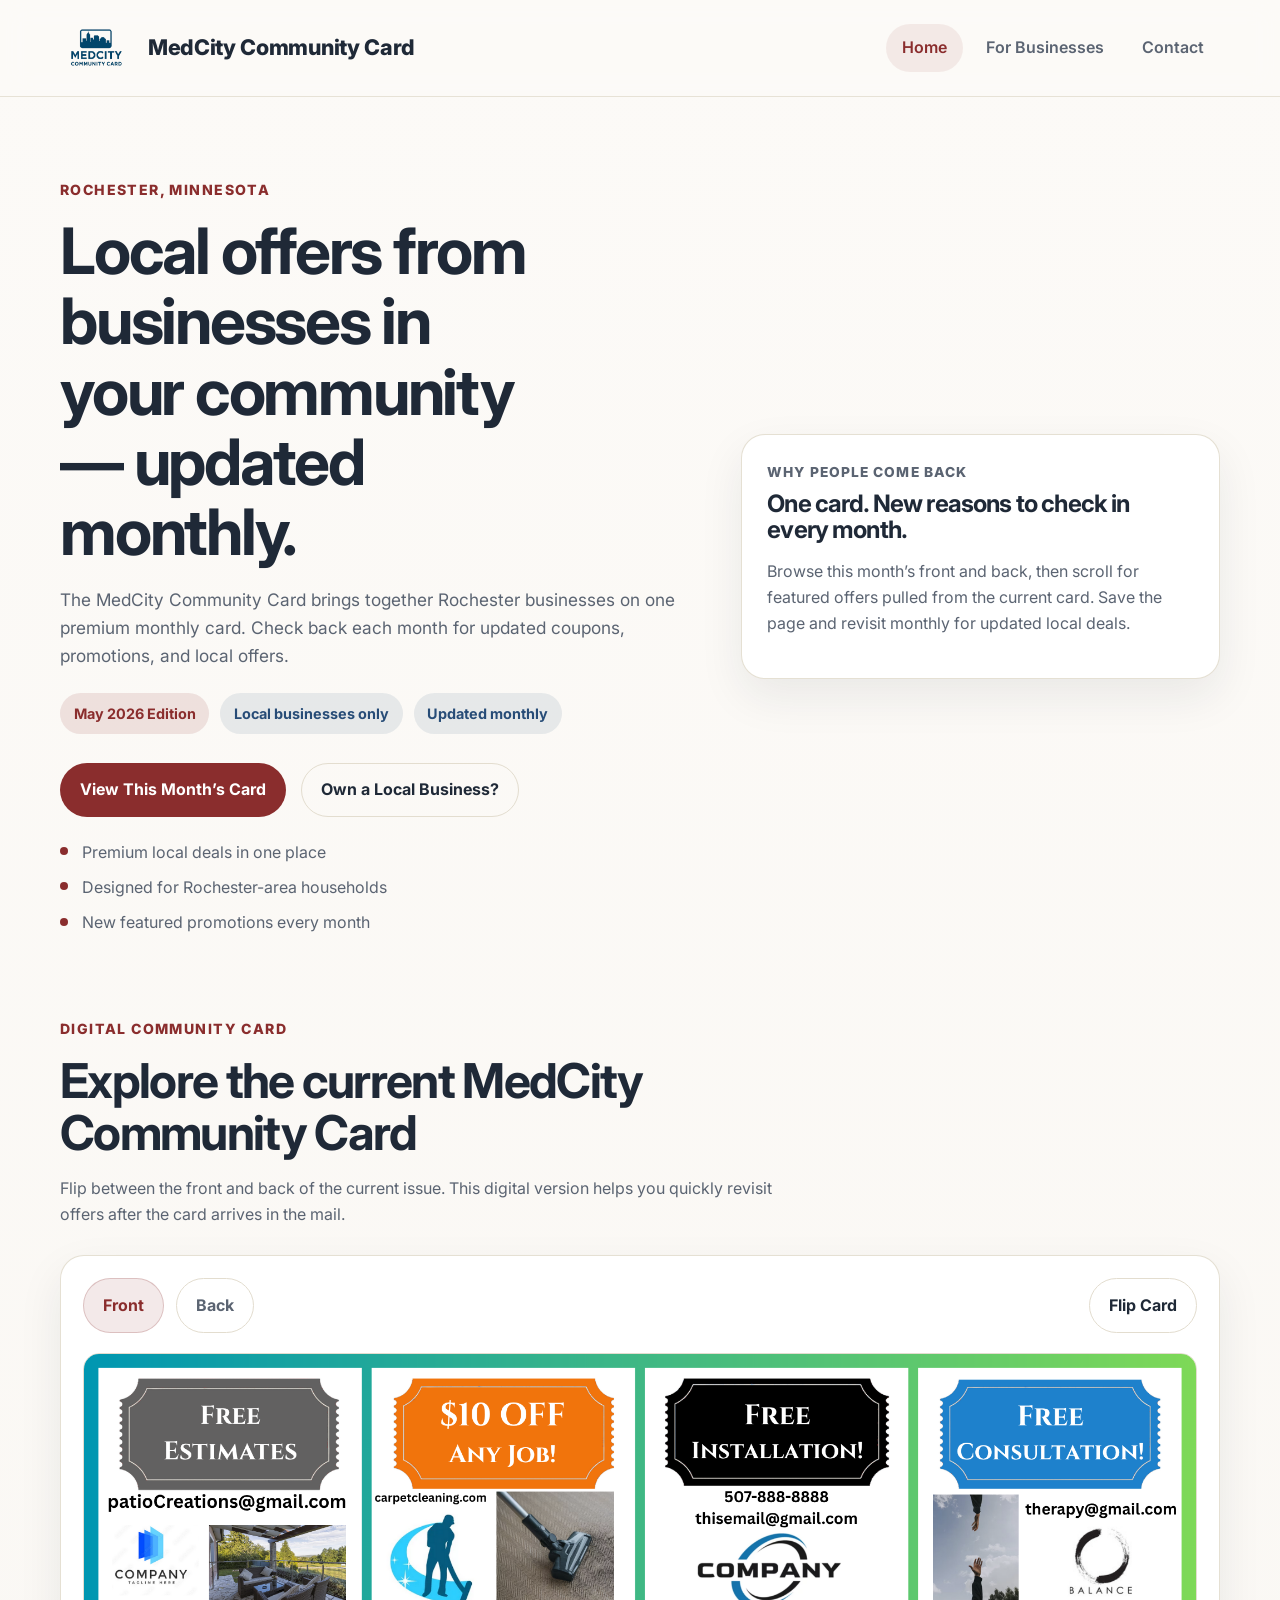
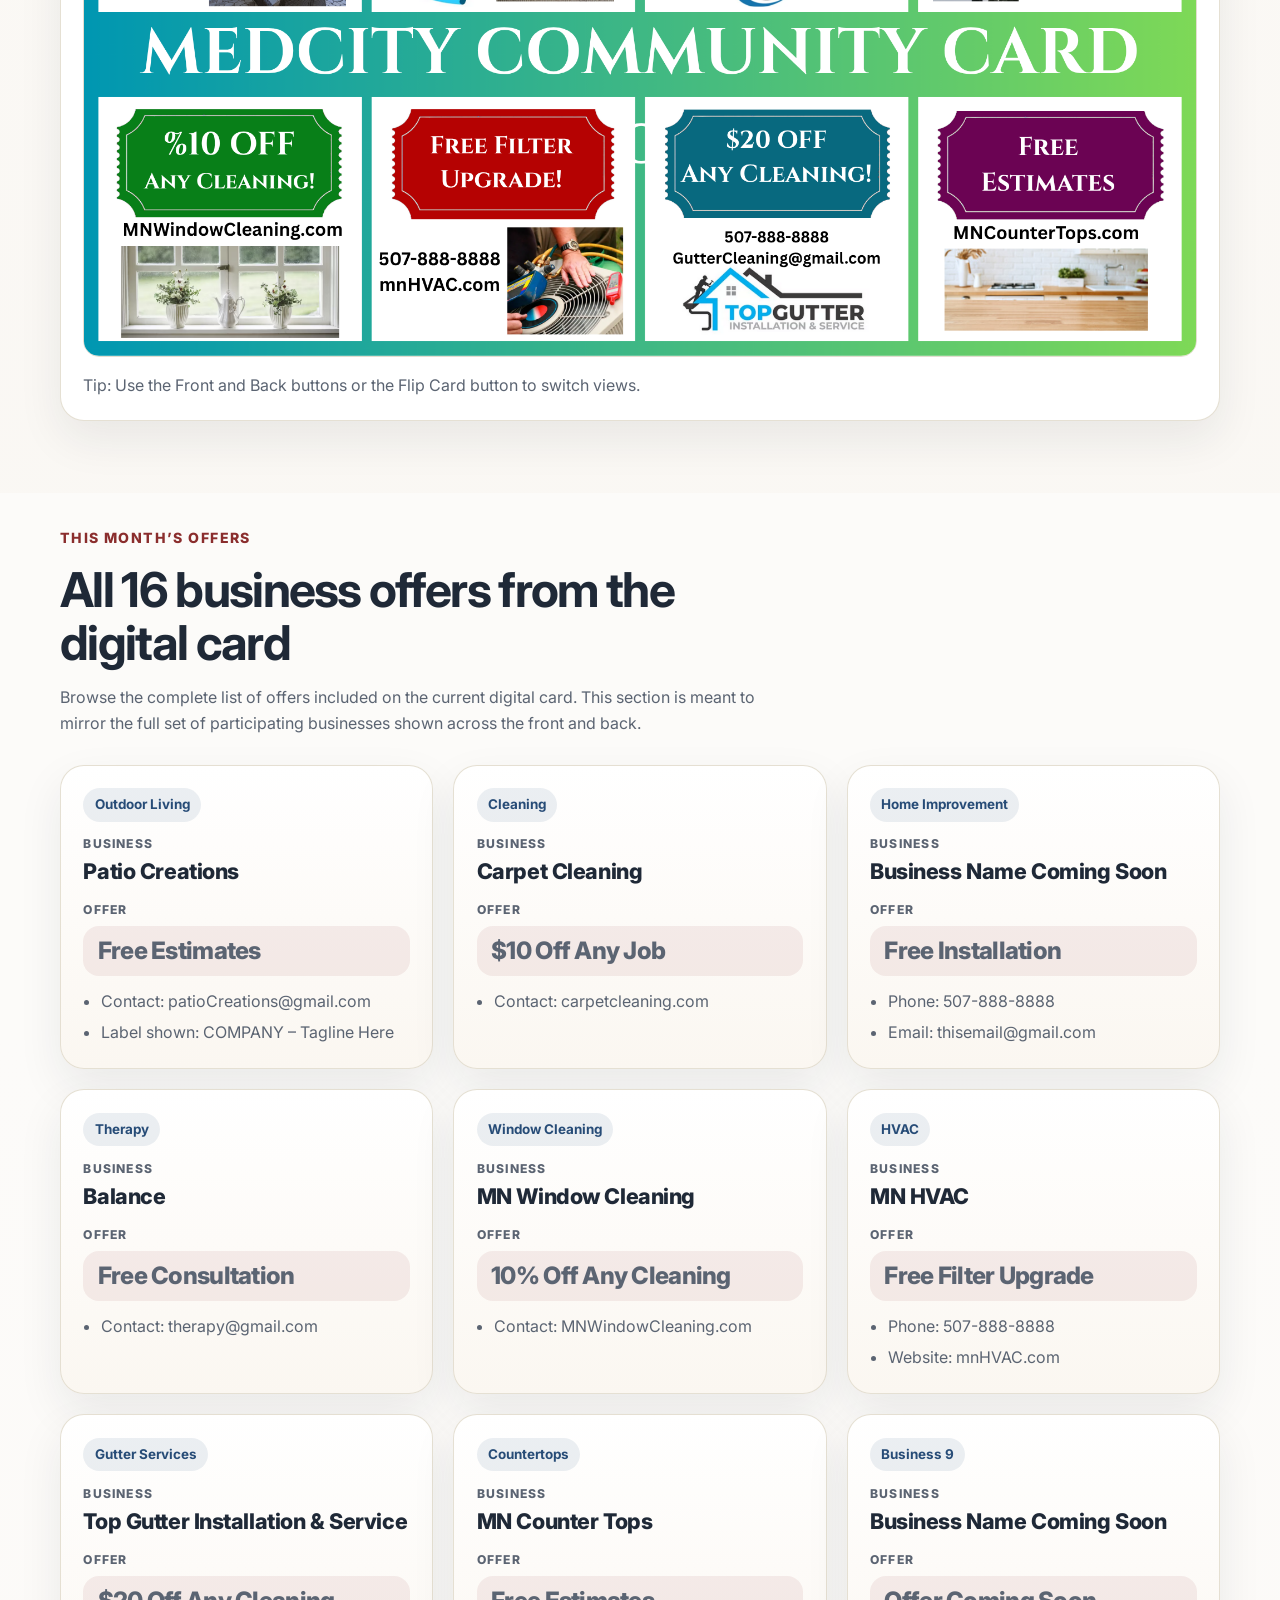
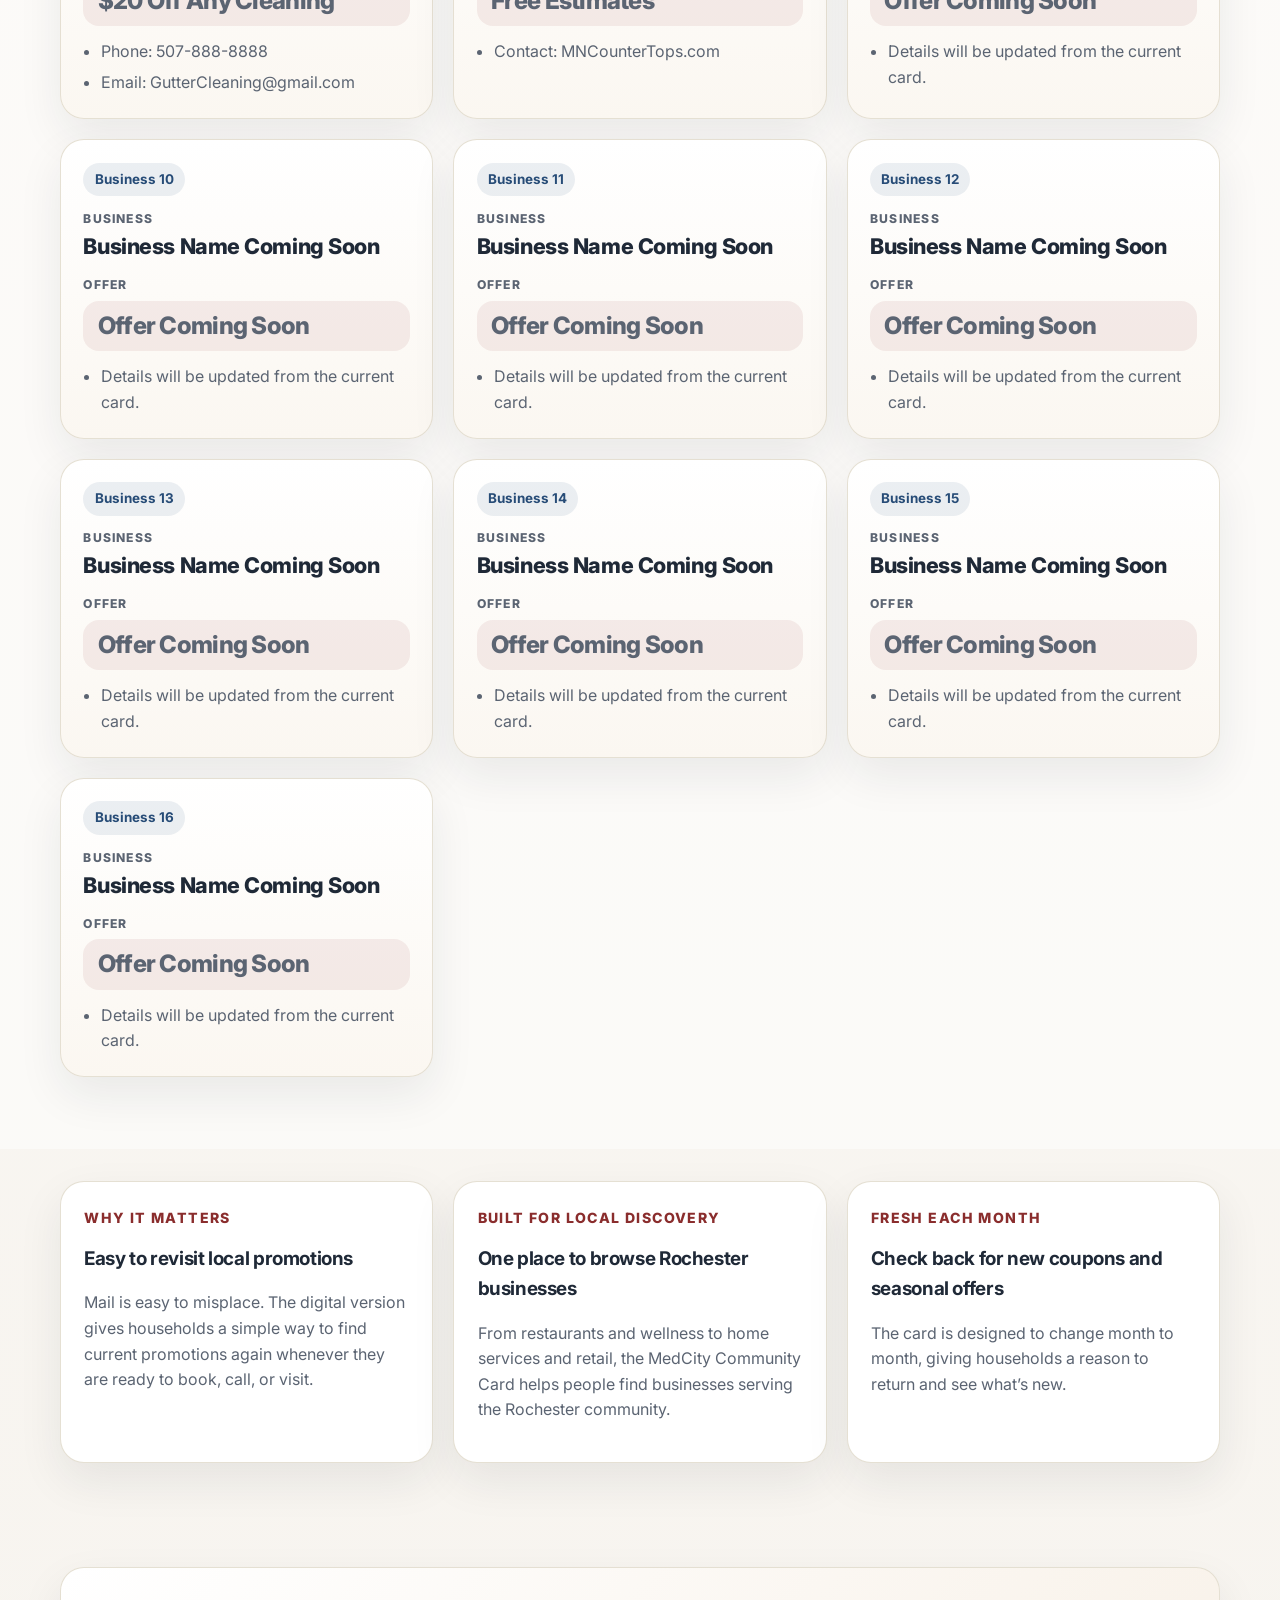
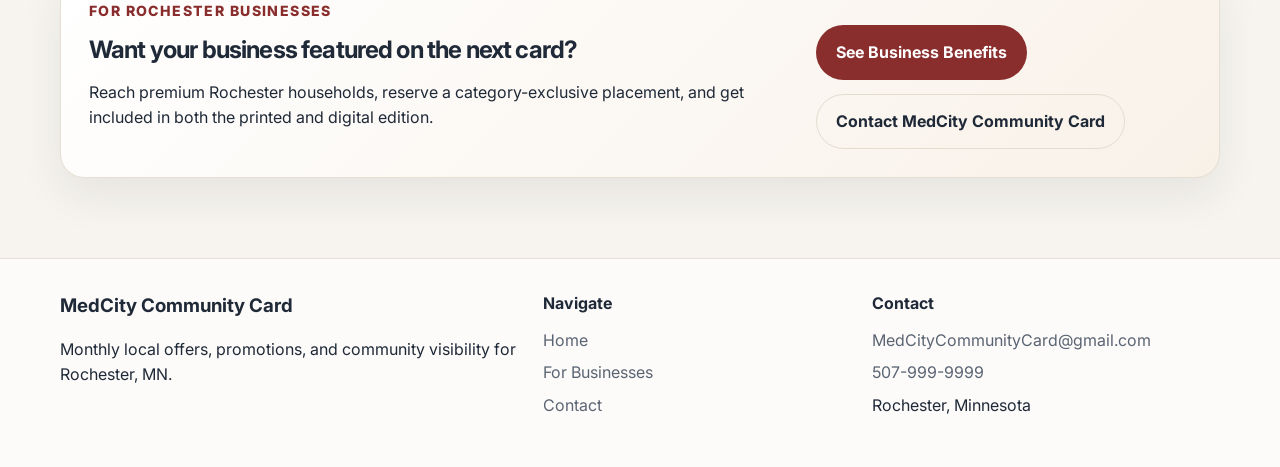
==== index.html @ 9045209e "first commit" ====
<!DOCTYPE html>
<html lang="en">
<head>
  <meta charset="UTF-8" />
  <meta name="viewport" content="width=device-width, initial-scale=1.0" />
  <title>MedCity Community Card | Rochester, MN Local Offers</title>
  <meta
    name="description"
    content="Discover the MedCity Community Card, a monthly digital community card featuring Rochester, Minnesota local offers, coupons, and promotions."
  />
  <meta
    name="keywords"
    content="Rochester MN coupons, Rochester Minnesota local offers, community card, local advertising Rochester MN, MedCity Community Card, Rochester businesses"
  />
  <meta name="author" content="MedCity Community Card" />
  <meta name="robots" content="index, follow" />
  <link rel="canonical" href="https://medcitycommunitycard.com/" />
  <meta property="og:type" content="website" />
  <meta property="og:title" content="MedCity Community Card | Rochester, MN Local Offers" />
  <meta
    property="og:description"
    content="Browse local Rochester, Minnesota offers, coupons, and promotions on the MedCity Community Card."
  />
  <meta property="og:url" content="https://medcitycommunitycard.com/" />
  <meta property="og:image" content="https://medcitycommunitycard.com/Images/Logo.png" />
  <meta property="og:site_name" content="MedCity Community Card" />
  <meta name="twitter:card" content="summary_large_image" />
  <meta name="twitter:title" content="MedCity Community Card | Rochester, MN Local Offers" />
  <meta
    name="twitter:description"
    content="Browse local Rochester, Minnesota offers, coupons, and promotions on the MedCity Community Card."
  />
  <meta name="twitter:image" content="https://medcitycommunitycard.com/Images/Logo.png" />
  <link rel="preconnect" href="https://fonts.googleapis.com" />
  <link rel="preconnect" href="https://fonts.gstatic.com" crossorigin />
  <link
    href="https://fonts.googleapis.com/css2?family=Inter:wght@400;500;600;700;800&display=swap"
    rel="stylesheet"
  />
  <link rel="stylesheet" href="styles.css" />
</head>
<body data-page="home">
  <a class="skip-link" href="#main-content">Skip to content</a>

  <header class="site-header">
    <div class="container header-inner">
      <a class="brand" href="index.html" aria-label="MedCity Community Card home">
        <img src="Images/Logo.png" alt="MedCity Community Card logo" class="brand-logo" />
        <span class="brand-text">MedCity Community Card</span>
      </a>

      <button class="nav-toggle" type="button" aria-expanded="false" aria-controls="site-nav">
        <span class="nav-toggle-bar"></span>
        <span class="nav-toggle-bar"></span>
        <span class="nav-toggle-bar"></span>
        <span class="sr-only">Toggle navigation</span>
      </button>

      <nav id="site-nav" class="site-nav" aria-label="Primary">
        <a href="index.html" class="nav-link active">Home</a>
        <a href="advertisers.html" class="nav-link">For Businesses</a>
        <a href="contact.html" class="nav-link">Contact</a>
      </nav>
    </div>
  </header>

  <main id="main-content">
    <section class="hero hero-home">
      <div class="container hero-grid">
        <div class="hero-copy">
          <span class="eyebrow">Rochester, Minnesota</span>
          <h1>Local offers from businesses in your community — updated monthly.</h1>
          <p class="hero-text">
            The MedCity Community Card brings together Rochester businesses on one premium monthly card.
            Check back each month for updated coupons, promotions, and local offers.
          </p>

          <div class="hero-badges">
            <span class="badge">May 2026 Edition</span>
            <span class="badge badge-alt">Local businesses only</span>
            <span class="badge badge-alt">Updated monthly</span>
          </div>

          <div class="hero-actions">
            <a class="button button-primary" href="#current-card">View This Month’s Card</a>
            <a class="button button-secondary" href="advertisers.html">Own a Local Business?</a>
          </div>

          <ul class="hero-points">
            <li>Premium local deals in one place</li>
            <li>Designed for Rochester-area households</li>
            <li>New featured promotions every month</li>
          </ul>
        </div>

        <div class="hero-panel card-summary-panel">
          <p class="panel-label">Why people come back</p>
          <h2>One card. New reasons to check in every month.</h2>
          <p>
            Browse this month’s front and back, then scroll for featured offers pulled from the current
            card. Save the page and revisit monthly for updated local deals.
          </p>
        </div>
      </div>
    </section>

    <section id="current-card" class="section">
      <div class="container">
        <div class="section-heading">
          <span class="eyebrow">Digital Community Card</span>
          <h2>Explore the current MedCity Community Card</h2>
          <p>
            Flip between the front and back of the current issue. This digital version helps you quickly
            revisit offers after the card arrives in the mail.
          </p>
        </div>

        <div class="card-viewer">
          <div class="card-viewer-toolbar">
            <div class="toolbar-group" role="tablist" aria-label="Card sides">
              <button class="button button-chip is-selected card-side-button" type="button" data-side="front" role="tab" aria-selected="true">
                Front
              </button>
              <button class="button button-chip card-side-button" type="button" data-side="back" role="tab" aria-selected="false">
                Back
              </button>
            </div>

            <button id="flip-card-button" class="button button-secondary" type="button" aria-pressed="false">
              Flip Card
            </button>
          </div>

          <div class="card-stage">
            <div class="community-card" id="community-card" data-side="front" aria-live="polite">
              <div class="community-card-face community-card-front">
                <img
                  src="Images/Community_Card_Front.png"
                  alt="Front side of the current MedCity Community Card"
                  loading="eager"
                />
              </div>
              <div class="community-card-face community-card-back">
                <img
                  src="Images/Community_Card_Back.png"
                  alt="Back side of the current MedCity Community Card"
                  loading="lazy"
                />
              </div>
            </div>
          </div>

          <p class="viewer-note">
            Tip: Use the Front and Back buttons or the Flip Card button to switch views.
          </p>
        </div>
      </div>
    </section>

    <section class="section section-alt">
      <div class="container">
        <div class="section-heading">
          <span class="eyebrow">This Month’s Offers</span>
          <h2>All 16 business offers from the digital card</h2>
          <p>
            Browse the complete list of offers included on the current digital card. This section is meant
            to mirror the full set of participating businesses shown across the front and back.
          </p>
        </div>

        <div id="featured-offers" class="offers-grid" aria-live="polite"></div>
      </div>
    </section>

    <section class="section">
      <div class="container info-grid">
        <div class="info-card">
          <span class="eyebrow">Why it matters</span>
          <h3>Easy to revisit local promotions</h3>
          <p>
            Mail is easy to misplace. The digital version gives households a simple way to find current
            promotions again whenever they are ready to book, call, or visit.
          </p>
        </div>

        <div class="info-card">
          <span class="eyebrow">Built for local discovery</span>
          <h3>One place to browse Rochester businesses</h3>
          <p>
            From restaurants and wellness to home services and retail, the MedCity Community Card helps
            people find businesses serving the Rochester community.
          </p>
        </div>

        <div class="info-card">
          <span class="eyebrow">Fresh each month</span>
          <h3>Check back for new coupons and seasonal offers</h3>
          <p>
            The card is designed to change month to month, giving households a reason to return and see
            what’s new.
          </p>
        </div>
      </div>
    </section>

    <section class="section cta-section">
      <div class="container cta-panel">
        <div>
          <span class="eyebrow">For Rochester Businesses</span>
          <h2>Want your business featured on the next card?</h2>
          <p>
            Reach premium Rochester households, reserve a category-exclusive placement, and get included in
            both the printed and digital edition.
          </p>
        </div>

        <div class="cta-actions">
          <a class="button button-primary" href="advertisers.html">See Business Benefits</a>
          <a class="button button-secondary" href="contact.html">Contact MedCity Community Card</a>
        </div>
      </div>
    </section>
  </main>

  <footer class="site-footer">
    <div class="container footer-grid">
      <div>
        <h3>MedCity Community Card</h3>
        <p>Monthly local offers, promotions, and community visibility for Rochester, MN.</p>
      </div>

      <div>
        <h4>Navigate</h4>
        <ul class="footer-links">
          <li><a href="index.html">Home</a></li>
          <li><a href="advertisers.html">For Businesses</a></li>
          <li><a href="contact.html">Contact</a></li>
        </ul>
      </div>

      <div>
        <h4>Contact</h4>
        <ul class="footer-links">
          <li><a href="mailto:MedCityCommunityCard@gmail.com">MedCityCommunityCard@gmail.com</a></li>
          <li><a href="tel:5079999999">507-999-9999</a></li>
          <li>Rochester, Minnesota</li>
        </ul>
      </div>
    </div>
  </footer>

  <script src="script.js"></script>
</body>
</html>
---- styles.css ----
:root {
  --bg: #f7f4ef;
  --surface: #ffffff;
  --surface-alt: #f1ece3;
  --text: #1f2937;
  --muted: #5b6472;
  --border: #e3ddcf;
  --primary: #8a2d2d;
  --primary-dark: #6e2121;
  --secondary: #274c77;
  --shadow: 0 18px 45px rgba(31, 41, 55, 0.08);
  --radius-lg: 24px;
  --radius-md: 16px;
  --radius-sm: 12px;
  --container: 1160px;
  --transition: 0.25s ease;
}

*,
*::before,
*::after {
  box-sizing: border-box;
}

html {
  scroll-behavior: smooth;
}

body {
  margin: 0;
  font-family: "Inter", sans-serif;
  color: var(--text);
  background: linear-gradient(180deg, #fcfaf7 0%, var(--bg) 100%);
  line-height: 1.6;
}

img {
  max-width: 100%;
  display: block;
}

a {
  color: inherit;
  text-decoration: none;
}

button,
input,
textarea {
  font: inherit;
}

button {
  cursor: pointer;
}

.container {
  width: min(calc(100% - 2rem), var(--container));
  margin: 0 auto;
}

.skip-link,
.sr-only,
.hidden-field {
  position: absolute;
  left: -9999px;
}

.skip-link:focus {
  left: 1rem;
  top: 1rem;
  z-index: 1000;
  background: var(--text);
  color: #fff;
  padding: 0.75rem 1rem;
  border-radius: 0.5rem;
}

.site-header {
  position: sticky;
  top: 0;
  z-index: 50;
  background: rgba(252, 250, 247, 0.88);
  backdrop-filter: blur(14px);
  border-bottom: 1px solid rgba(227, 221, 207, 0.8);
}

.header-inner {
  display: flex;
  align-items: center;
  justify-content: space-between;
  gap: 1rem;
  min-height: 96px;
}

.brand {
  display: inline-flex;
  align-items: center;
  gap: 1rem;
  font-weight: 800;
  letter-spacing: -0.02em;
}

.brand-logo {
  width: 72px;
  height: 72px;
  object-fit: contain;
}

.brand-text {
  font-size: 1.35rem;
  line-height: 1.1;
}

.site-nav {
  display: flex;
  align-items: center;
  gap: 0.4rem;
}

.nav-link {
  padding: 0.7rem 1rem;
  border-radius: 999px;
  color: var(--muted);
  font-weight: 600;
  transition: background var(--transition), color var(--transition);
}

.nav-link:hover,
.nav-link:focus-visible,
.nav-link.active {
  background: rgba(138, 45, 45, 0.08);
  color: var(--primary);
}

.nav-toggle {
  display: none;
  width: 48px;
  height: 48px;
  border: 1px solid var(--border);
  border-radius: 12px;
  background: var(--surface);
  align-items: center;
  justify-content: center;
  flex-direction: column;
  gap: 0.28rem;
}

.nav-toggle-bar {
  width: 22px;
  height: 2px;
  background: var(--text);
  border-radius: 999px;
}

.hero {
  padding: 4.5rem 0 3rem;
}

.hero-home {
  padding-top: 5rem;
}

.hero-grid {
  display: grid;
  grid-template-columns: minmax(0, 1.15fr) minmax(320px, 0.85fr);
  gap: 2rem;
  align-items: center;
}

.eyebrow {
  display: inline-block;
  margin-bottom: 0.9rem;
  color: var(--primary);
  font-size: 0.88rem;
  font-weight: 800;
  letter-spacing: 0.1em;
  text-transform: uppercase;
}

.hero h1,
.section-heading h2,
.cta-panel h2,
.hero-panel h2,
.pricing-card h2 {
  margin: 0;
  line-height: 1.1;
  letter-spacing: -0.035em;
}

.hero h1 {
  font-size: clamp(2.35rem, 5vw, 4.3rem);
  max-width: 12ch;
}

.hero-text {
  font-size: 1.08rem;
  color: var(--muted);
  max-width: 60ch;
  margin: 1.15rem 0 0;
}

.hero-badges {
  display: flex;
  flex-wrap: wrap;
  gap: 0.7rem;
  margin-top: 1.5rem;
}

.badge {
  display: inline-flex;
  align-items: center;
  padding: 0.55rem 0.85rem;
  border-radius: 999px;
  background: rgba(138, 45, 45, 0.12);
  color: var(--primary);
  font-weight: 700;
  font-size: 0.9rem;
}

.badge-alt {
  background: rgba(39, 76, 119, 0.1);
  color: var(--secondary);
}

.hero-actions,
.cta-actions,
.form-actions {
  display: flex;
  flex-wrap: wrap;
  gap: 0.9rem;
  margin-top: 1.8rem;
}

.button {
  display: inline-flex;
  align-items: center;
  justify-content: center;
  min-height: 48px;
  padding: 0.85rem 1.2rem;
  border-radius: 999px;
  border: 1px solid transparent;
  font-weight: 700;
  transition: transform var(--transition), background var(--transition), border-color var(--transition);
}

.button:hover,
.button:focus-visible {
  transform: translateY(-1px);
}

.button-primary {
  background: var(--primary);
  color: #fff;
}

.button-primary:hover,
.button-primary:focus-visible {
  background: var(--primary-dark);
}

.button-secondary {
  background: transparent;
  color: var(--text);
  border-color: var(--border);
}

.button-secondary:hover,
.button-secondary:focus-visible {
  background: var(--surface);
}

.button-chip {
  min-height: 42px;
  background: var(--surface);
  border-color: var(--border);
  color: var(--muted);
}

.button-chip.is-selected {
  background: rgba(138, 45, 45, 0.1);
  border-color: rgba(138, 45, 45, 0.22);
  color: var(--primary);
}

.hero-points,
.feature-list,
.footer-links,
.contact-detail-list {
  list-style: none;
  padding: 0;
  margin: 0;
}

.hero-points {
  display: grid;
  gap: 0.6rem;
  margin-top: 1.4rem;
}

.hero-points li,
.feature-list li {
  position: relative;
  padding-left: 1.35rem;
  color: var(--muted);
}

.hero-points li::before,
.feature-list li::before {
  content: "";
  position: absolute;
  left: 0;
  top: 0.72rem;
  width: 0.5rem;
  height: 0.5rem;
  border-radius: 999px;
  background: var(--primary);
  transform: translateY(-50%);
}

.hero-panel,
.info-card,
.step-card,
.pricing-card,
.comparison-card,
.faq-item,
.sidebar-card,
.contact-detail-card,
.card-viewer,
.cta-panel {
  background: var(--surface);
  border: 1px solid rgba(227, 221, 207, 0.9);
  border-radius: var(--radius-lg);
  box-shadow: var(--shadow);
}

.hero-panel,
.pricing-card,
.comparison-card,
.sidebar-card {
  padding: 1.6rem;
}

.panel-label {
  margin: 0 0 0.5rem;
  color: var(--primary);
  font-size: 0.86rem;
  font-weight: 800;
  text-transform: uppercase;
  letter-spacing: 0.08em;
}

.hero-panel p,
.section-heading p,
.info-card p,
.step-card p,
.pricing-card p,
.comparison-card p,
.faq-item p,
.sidebar-card p,
.contact-detail-card,
.viewer-note,
.form-note,
.form-status,
.small-note {
  color: var(--muted);
}

.stats-panel {
  display: grid;
  grid-template-columns: repeat(2, minmax(0, 1fr));
  gap: 1rem;
}

.stat-item {
  padding: 1.25rem;
  background: linear-gradient(180deg, #fff 0%, #faf6ef 100%);
  border: 1px solid var(--border);
  border-radius: var(--radius-md);
}

.stat-item strong {
  display: block;
  font-size: 2rem;
  line-height: 1;
  letter-spacing: -0.04em;
  color: var(--primary);
}

.stat-item span {
  display: block;
  margin-top: 0.45rem;
  color: var(--muted);
}

.section {
  padding: 2rem 0 4.5rem;
}

.section-alt {
  background: rgba(255, 255, 255, 0.5);
}

.section-heading {
  max-width: 720px;
  margin-bottom: 1.75rem;
}

.section-heading.left-aligned {
  margin-bottom: 1.4rem;
}

.section-heading h2 {
  font-size: clamp(2rem, 4vw, 3rem);
}

.card-viewer {
  padding: 1.35rem;
}

.card-viewer-toolbar {
  display: flex;
  flex-wrap: wrap;
  justify-content: space-between;
  gap: 1rem;
  margin-bottom: 1.25rem;
}

.toolbar-group {
  display: flex;
  flex-wrap: wrap;
  gap: 0.75rem;
}

.card-stage {
  perspective: 1400px;
}

.community-card {
  position: relative;
  width: 100%;
  aspect-ratio: 12 / 6.5;
  transform-style: preserve-3d;
  transition: transform 0.8s ease;
  border-radius: var(--radius-md);
}

.community-card.is-back {
  transform: rotateY(180deg);
}

.community-card-face {
  position: absolute;
  inset: 0;
  backface-visibility: hidden;
  border-radius: var(--radius-md);
  overflow: hidden;
  border: 1px solid var(--border);
  background: #fff;
}

.community-card-back {
  transform: rotateY(180deg);
}

.community-card-face img {
  width: 100%;
  height: 100%;
  object-fit: cover;
}

.viewer-note {
  margin: 1rem 0 0;
}

.offers-grid,
.info-grid,
.benefits-grid,
.steps-grid,
.faq-list,
.footer-grid,
.contact-grid,
.pricing-layout {
  display: grid;
  gap: 1.25rem;
}

.offers-grid {
  grid-template-columns: repeat(3, minmax(0, 1fr));
}

.offer-card {
  padding: 1.4rem;
  background: linear-gradient(180deg, #ffffff 0%, #fbf7f1 100%);
  border: 1px solid rgba(227, 221, 207, 0.9);
  border-radius: var(--radius-lg);
  box-shadow: var(--shadow);
}

.offer-meta {
  display: inline-flex;
  margin-bottom: 0.8rem;
  padding: 0.38rem 0.7rem;
  border-radius: 999px;
  background: rgba(39, 76, 119, 0.09);
  color: var(--secondary);
  font-size: 0.84rem;
  font-weight: 700;
}

.offer-card h3,
.info-card h3,
.step-card h3,
.comparison-card h3,
.faq-item h3 {
  margin: 0 0 0.55rem;
  font-size: 1.18rem;
  letter-spacing: -0.02em;
}

.offer-business-label,
.offer-title-label {
  margin: 0;
  font-size: 0.76rem;
  font-weight: 800;
  letter-spacing: 0.1em;
  text-transform: uppercase;
}

.offer-business-label {
  color: var(--secondary);
}

.offer-title-label {
  margin-top: 1rem;
  color: var(--primary);
}

.offer-title {
  margin: 0.4rem 0 0;
  font-size: 1.5rem;
  font-weight: 800;
  line-height: 1.1;
  letter-spacing: -0.03em;
  color: var(--primary);
  padding: 0.75rem 0.9rem;
  border-radius: 16px;
  background: rgba(138, 45, 45, 0.08);
}

.offer-card p,
.offer-card li {
  color: var(--muted);
}

.offer-details {
  margin: 0.8rem 0 0;
  padding-left: 1.1rem;
}

.offer-details li + li {
  margin-top: 0.35rem;
}

.offer-card .offer-business {
  margin: 0.35rem 0 0;
  font-size: 1.35rem;
  font-weight: 800;
  line-height: 1.15;
  color: var(--text);
}

.offer-card .offer-cta {
  margin-top: 1rem;
  font-weight: 700;
  color: var(--primary);
}

.info-grid {
  grid-template-columns: repeat(3, minmax(0, 1fr));
}

.info-card,
.step-card,
.faq-item {
  padding: 1.45rem;
}

.benefits-grid {
  grid-template-columns: repeat(3, minmax(0, 1fr));
}

.steps-grid {
  grid-template-columns: repeat(4, minmax(0, 1fr));
}

.step-number {
  display: inline-flex;
  width: 2.25rem;
  height: 2.25rem;
  align-items: center;
  justify-content: center;
  margin-bottom: 0.9rem;
  border-radius: 999px;
  background: rgba(138, 45, 45, 0.12);
  color: var(--primary);
  font-weight: 800;
}

.pricing-layout {
  grid-template-columns: minmax(0, 1.1fr) minmax(0, 0.9fr);
}

.faq-list {
  grid-template-columns: repeat(2, minmax(0, 1fr));
}

.cta-section {
  padding-bottom: 5rem;
}

.cta-panel {
  display: flex;
  align-items: center;
  justify-content: space-between;
  gap: 1.5rem;
  padding: 1.75rem;
  background: linear-gradient(135deg, #fff 0%, #f8f1e8 100%);
}

.contact-grid {
  grid-template-columns: minmax(0, 1.2fr) minmax(280px, 0.8fr);
  align-items: start;
}

.contact-form-wrapper {
  padding: 1.65rem;
  background: var(--surface);
  border: 1px solid rgba(227, 221, 207, 0.9);
  border-radius: var(--radius-lg);
  box-shadow: var(--shadow);
}

.contact-panel h2 {
  margin-bottom: 0.7rem;
}

.contact-detail-list {
  display: grid;
  gap: 0.95rem;
  margin-top: 1.8rem;
}

.contact-detail-card {
  display: block;
  padding: 1.1rem 1.2rem;
}

.contact-label {
  display: block;
  margin-bottom: 0.35rem;
  color: var(--primary);
  font-size: 0.84rem;
  font-weight: 800;
  text-transform: uppercase;
  letter-spacing: 0.08em;
}

.contact-form {
  display: grid;
  gap: 1rem;
}

.form-row {
  display: grid;
  grid-template-columns: repeat(2, minmax(0, 1fr));
  gap: 1rem;
}

.form-field {
  display: grid;
  gap: 0.45rem;
}

.form-field span {
  font-weight: 700;
}

.form-field input,
.form-field textarea {
  width: 100%;
  padding: 0.92rem 1rem;
  border: 1px solid var(--border);
  border-radius: 14px;
  background: #fff;
  color: var(--text);
  transition: border-color var(--transition), box-shadow var(--transition);
}

.form-field input:focus,
.form-field textarea:focus {
  outline: none;
  border-color: rgba(138, 45, 45, 0.45);
  box-shadow: 0 0 0 4px rgba(138, 45, 45, 0.08);
}

.form-note {
  margin: 0;
  align-self: center;
}

.form-status {
  min-height: 1.5rem;
  font-weight: 600;
}

.form-status.is-success {
  color: #17643a;
}

.form-status.is-error {
  color: #9a1f1f;
}

.site-footer {
  padding: 2rem 0 3rem;
  border-top: 1px solid rgba(227, 221, 207, 0.8);
  background: rgba(255, 255, 255, 0.7);
}

.footer-grid {
  grid-template-columns: 1.2fr 0.8fr 0.9fr;
  align-items: start;
}

.site-footer h3,
.site-footer h4 {
  margin-top: 0;
  margin-bottom: 0.7rem;
}

.footer-links {
  display: grid;
  gap: 0.45rem;
}

.footer-links a {
  color: var(--muted);
}

.footer-links a:hover,
.footer-links a:focus-visible {
  color: var(--primary);
}

.small-note {
  font-size: 0.94rem;
}

@media (max-width: 1080px) {
  .hero-grid,
  .pricing-layout,
  .contact-grid,
  .info-grid,
  .benefits-grid,
  .steps-grid,
  .offers-grid,
  .faq-list,
  .footer-grid {
    grid-template-columns: 1fr 1fr;
  }

  .contact-grid,
  .pricing-layout,
  .hero-grid,
  .footer-grid {
    grid-template-columns: 1fr;
  }

  .steps-grid {
    grid-template-columns: repeat(2, minmax(0, 1fr));
  }

  .benefits-grid,
  .offers-grid {
    grid-template-columns: repeat(2, minmax(0, 1fr));
  }

  .cta-panel {
    flex-direction: column;
    align-items: flex-start;
  }
}

@media (max-width: 760px) {
  .container {
    width: min(calc(100% - 1.25rem), var(--container));
  }

  .nav-toggle {
    display: inline-flex;
  }

  .site-nav {
    position: absolute;
    top: calc(100% + 0.5rem);
    right: 0.625rem;
    left: 0.625rem;
    display: none;
    flex-direction: column;
    align-items: stretch;
    padding: 0.85rem;
    background: rgba(255, 255, 255, 0.98);
    border: 1px solid var(--border);
    border-radius: 20px;
    box-shadow: var(--shadow);
  }

  .site-nav.is-open {
    display: flex;
  }

  .header-inner {
    min-height: 72px;
  }

  .hero {
    padding-top: 3.5rem;
    padding-bottom: 2rem;
  }

  .section {
    padding: 1.5rem 0 3rem;
  }

  .hero h1 {
    max-width: none;
    font-size: clamp(2rem, 10vw, 2.8rem);
  }

  .section-heading h2,
  .cta-panel h2,
  .hero-panel h2,
  .pricing-card h2 {
    font-size: clamp(1.7rem, 8vw, 2.2rem);
  }

  .stats-panel,
  .info-grid,
  .benefits-grid,
  .steps-grid,
  .offers-grid,
  .faq-list,
  .form-row {
    grid-template-columns: 1fr;
  }

  .card-viewer,
  .info-card,
  .step-card,
  .faq-item,
  .offer-card,
  .contact-form-wrapper,
  .hero-panel,
  .pricing-card,
  .comparison-card,
  .sidebar-card,
  .cta-panel {
    padding: 1.1rem;
    border-radius: 18px;
  }

  .card-viewer-toolbar {
    flex-direction: column;
    align-items: stretch;
  }

  .toolbar-group {
    width: 100%;
  }

  .toolbar-group .button,
  .card-viewer-toolbar > .button {
    flex: 1;
    width: 100%;
  }

  .community-card {
    aspect-ratio: 12 / 7.3;
  }

  .offer-card .offer-business {
    font-size: 1.2rem;
  }

  .offer-title {
    font-size: 1.25rem;
    padding: 0.65rem 0.75rem;
  }

  .hero-actions,
  .cta-actions,
  .form-actions {
    flex-direction: column;
    align-items: stretch;
  }

  .hero-actions .button,
  .cta-actions .button,
  .form-actions .button {
    width: 100%;
  }

  .contact-detail-card {
    padding: 1rem;
  }

  .brand {
    gap: 0.6rem;
  }

  .brand-logo {
    width: 44px;
    height: 44px;
  }

  .brand-text {
    font-size: 0.94rem;
  }
}

@media (max-width: 480px) {
  .hero-badges {
    gap: 0.5rem;
  }

  .badge {
    width: 100%;
    justify-content: center;
  }

  .offer-meta {
    margin-bottom: 0.65rem;
  }

  .offer-details {
    padding-left: 1rem;
  }

  .form-field input,
  .form-field textarea {
    padding: 0.85rem 0.9rem;
  }
}

/* Made with Bob */
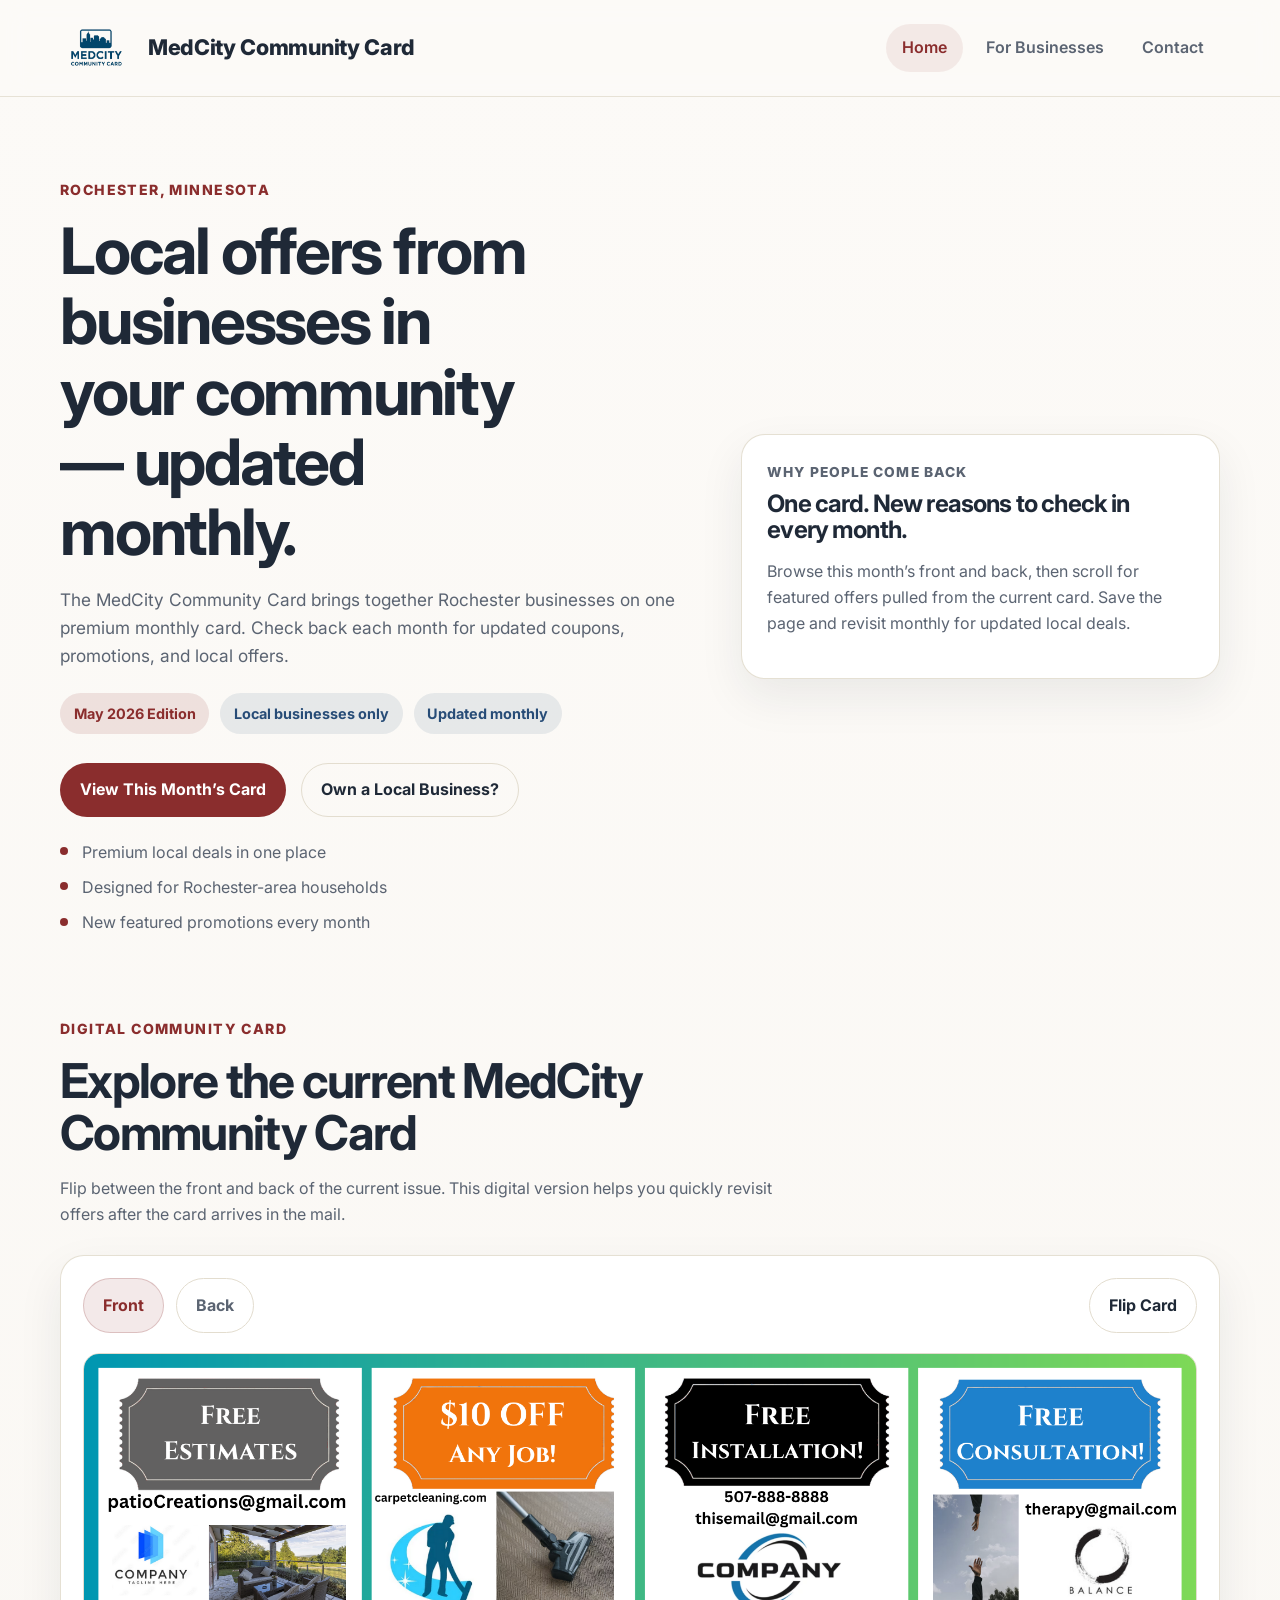
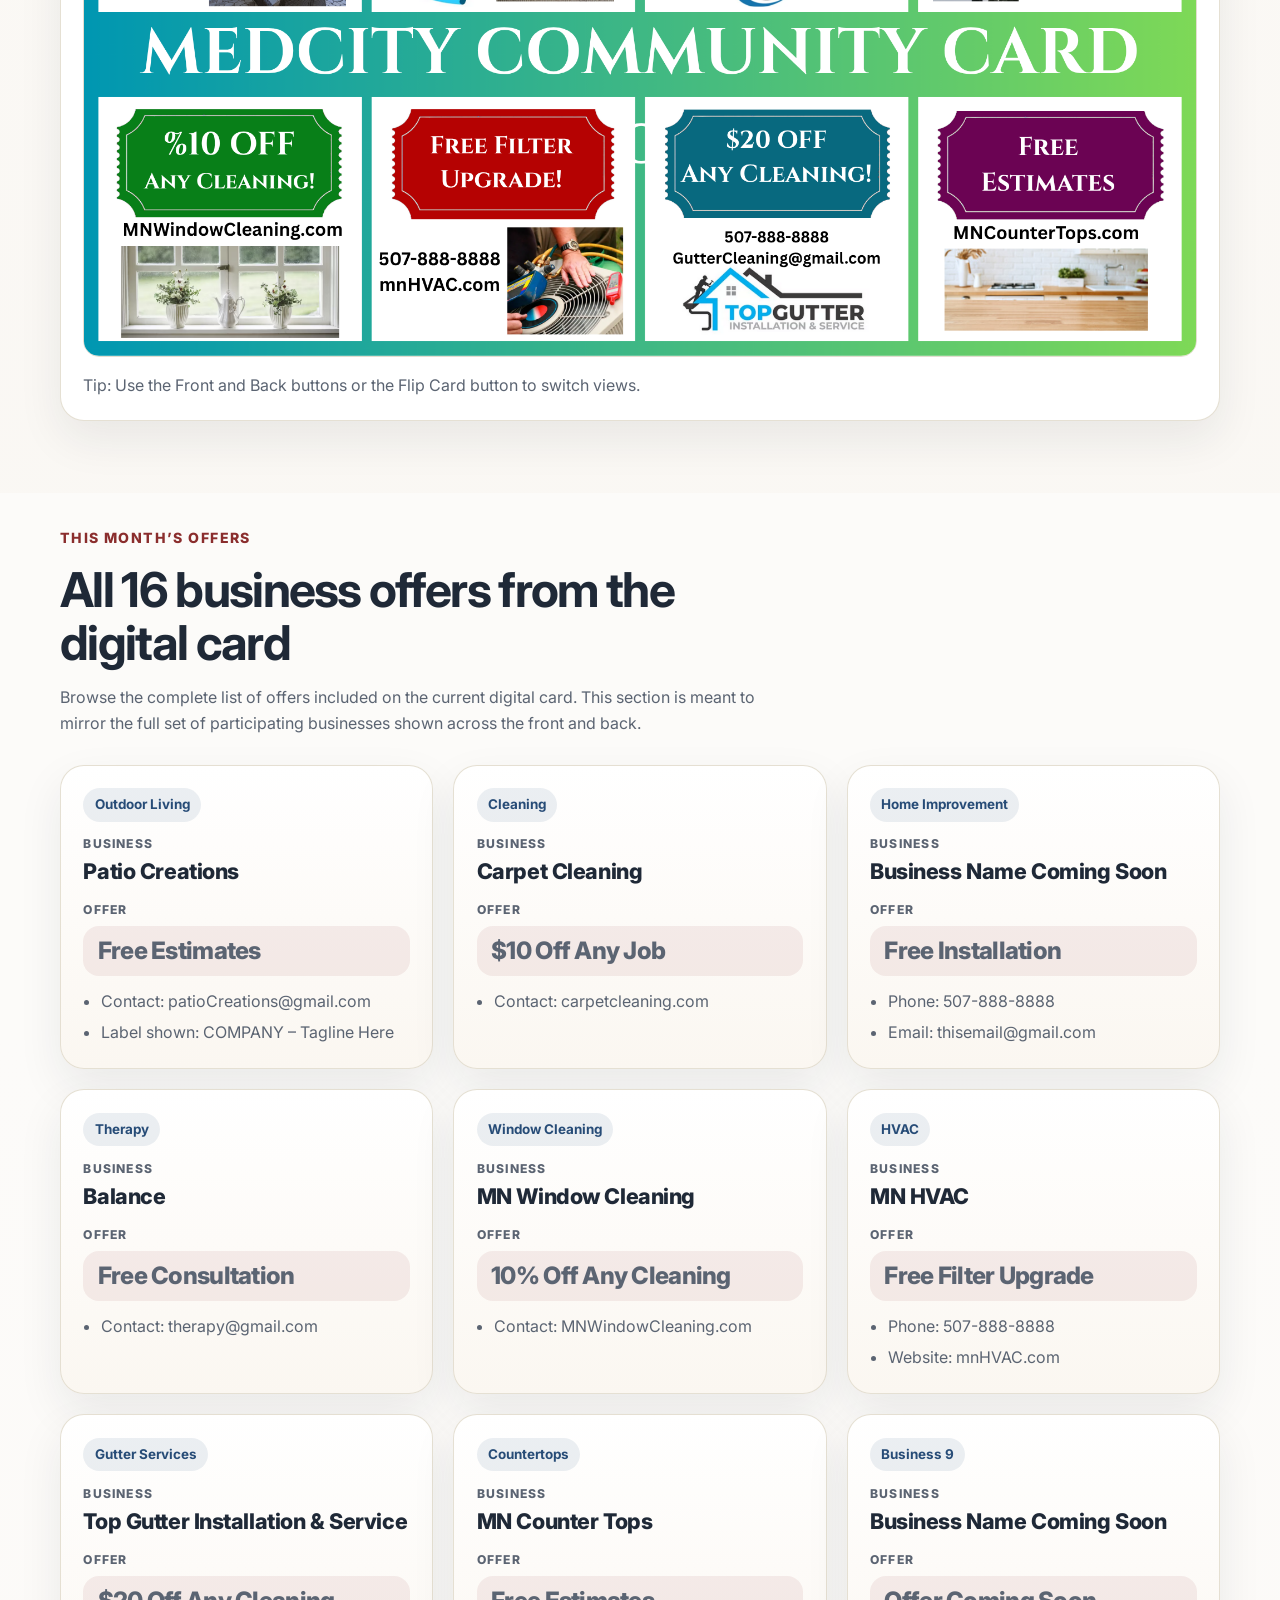
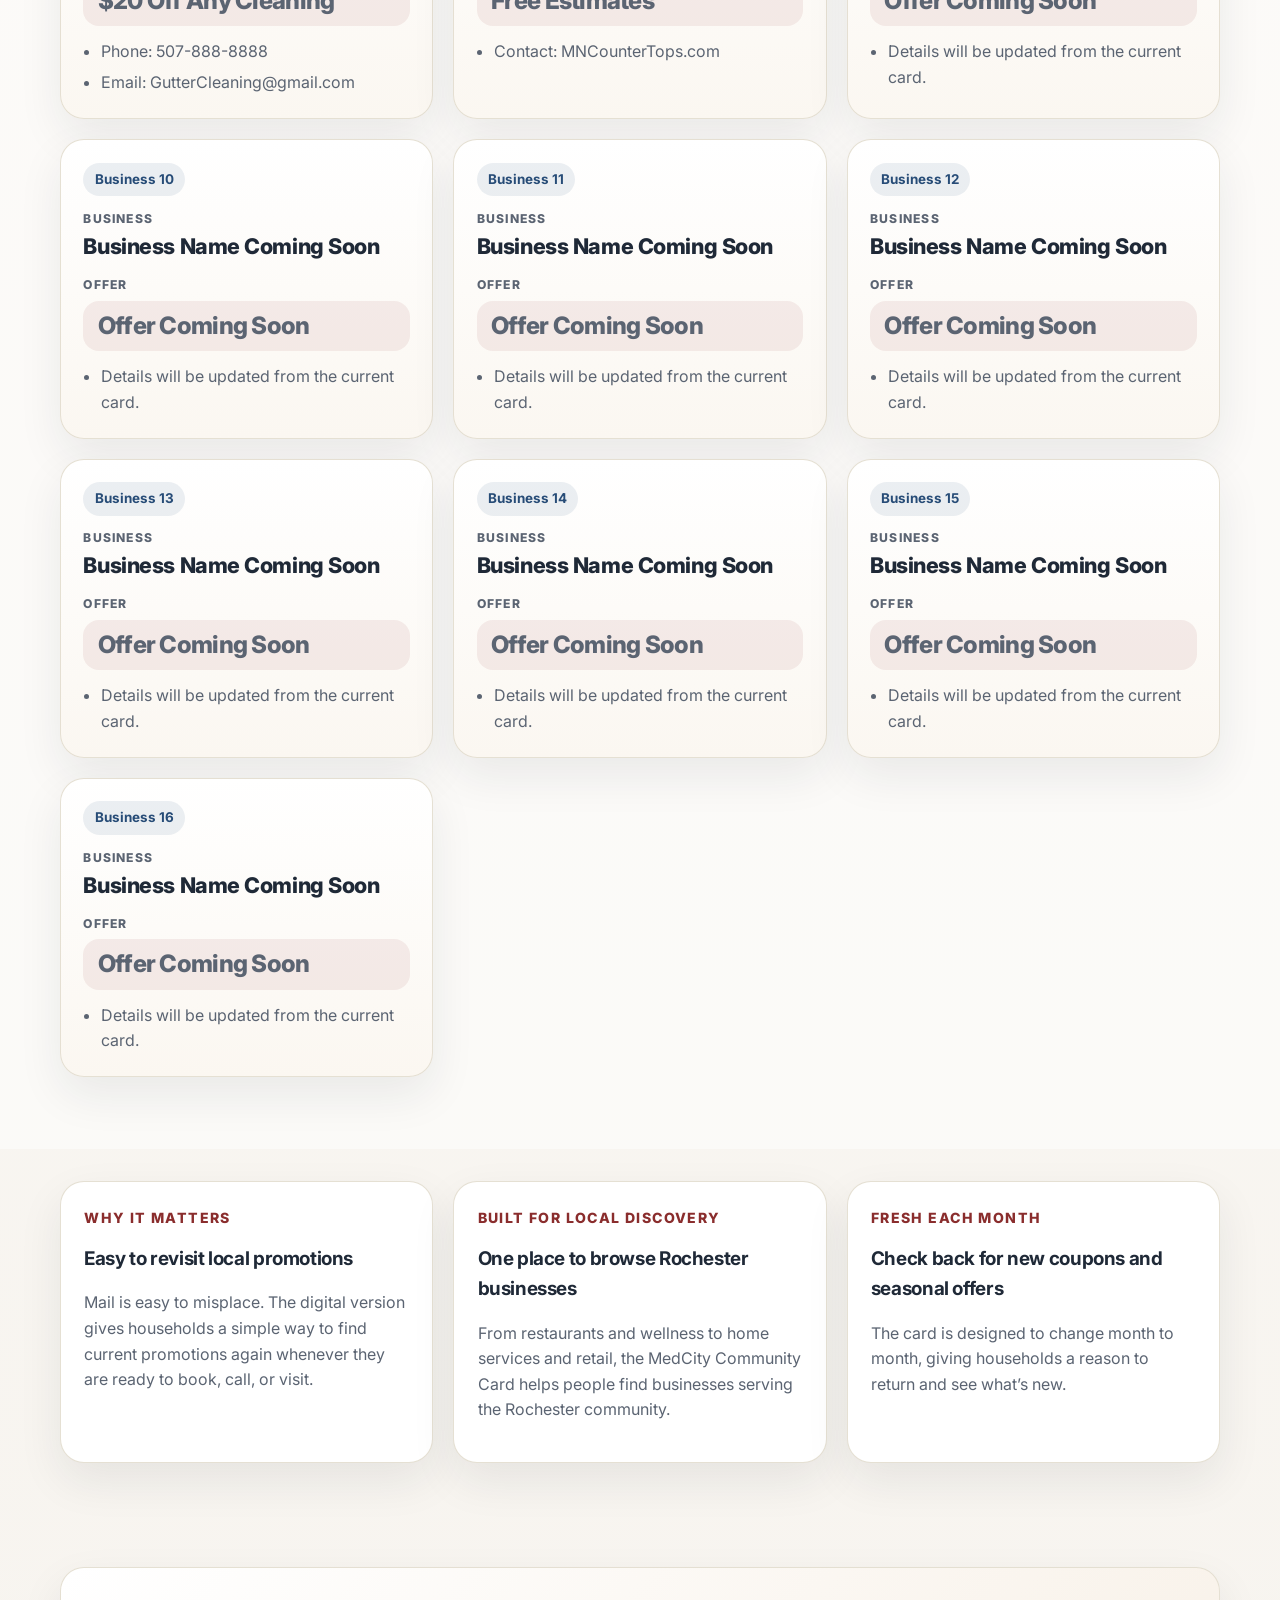
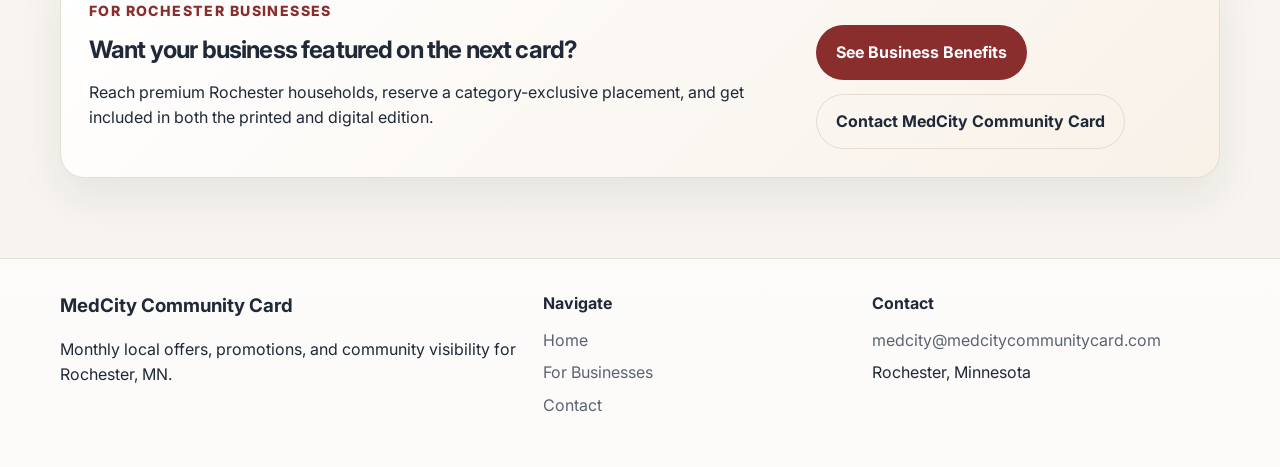
==== commit 2561478a: "next commit" ====
--- a/index.html
+++ b/index.html
@@ -241,8 +241,8 @@
       <div>
         <h4>Contact</h4>
         <ul class="footer-links">
-          <li><a href="mailto:MedCityCommunityCard@gmail.com">MedCityCommunityCard@gmail.com</a></li>
-          <li><a href="tel:5079999999">507-999-9999</a></li>
+          <li><a href="mailto:medcity@medcitycommunitycard.com">medcity@medcitycommunitycard.com</a></li>
+          <!-- <li><a href="tel:5079999999">507-999-9999</a></li> -->
           <li>Rochester, Minnesota</li>
         </ul>
       </div>
--- a/styles.css
+++ b/styles.css
@@ -712,14 +712,25 @@
 .form-status {
   min-height: 1.5rem;
   font-weight: 600;
+  border-radius: 16px;
+  transition: all var(--transition);
 }
 
 .form-status.is-success {
+  margin-top: 0.75rem;
+  padding: 1rem 1.1rem;
   color: #17643a;
+  background: rgba(23, 100, 58, 0.1);
+  border: 1px solid rgba(23, 100, 58, 0.24);
+  box-shadow: 0 10px 24px rgba(23, 100, 58, 0.08);
 }
 
 .form-status.is-error {
+  margin-top: 0.75rem;
+  padding: 1rem 1.1rem;
   color: #9a1f1f;
+  background: rgba(154, 31, 31, 0.08);
+  border: 1px solid rgba(154, 31, 31, 0.18);
 }
 
 .site-footer {
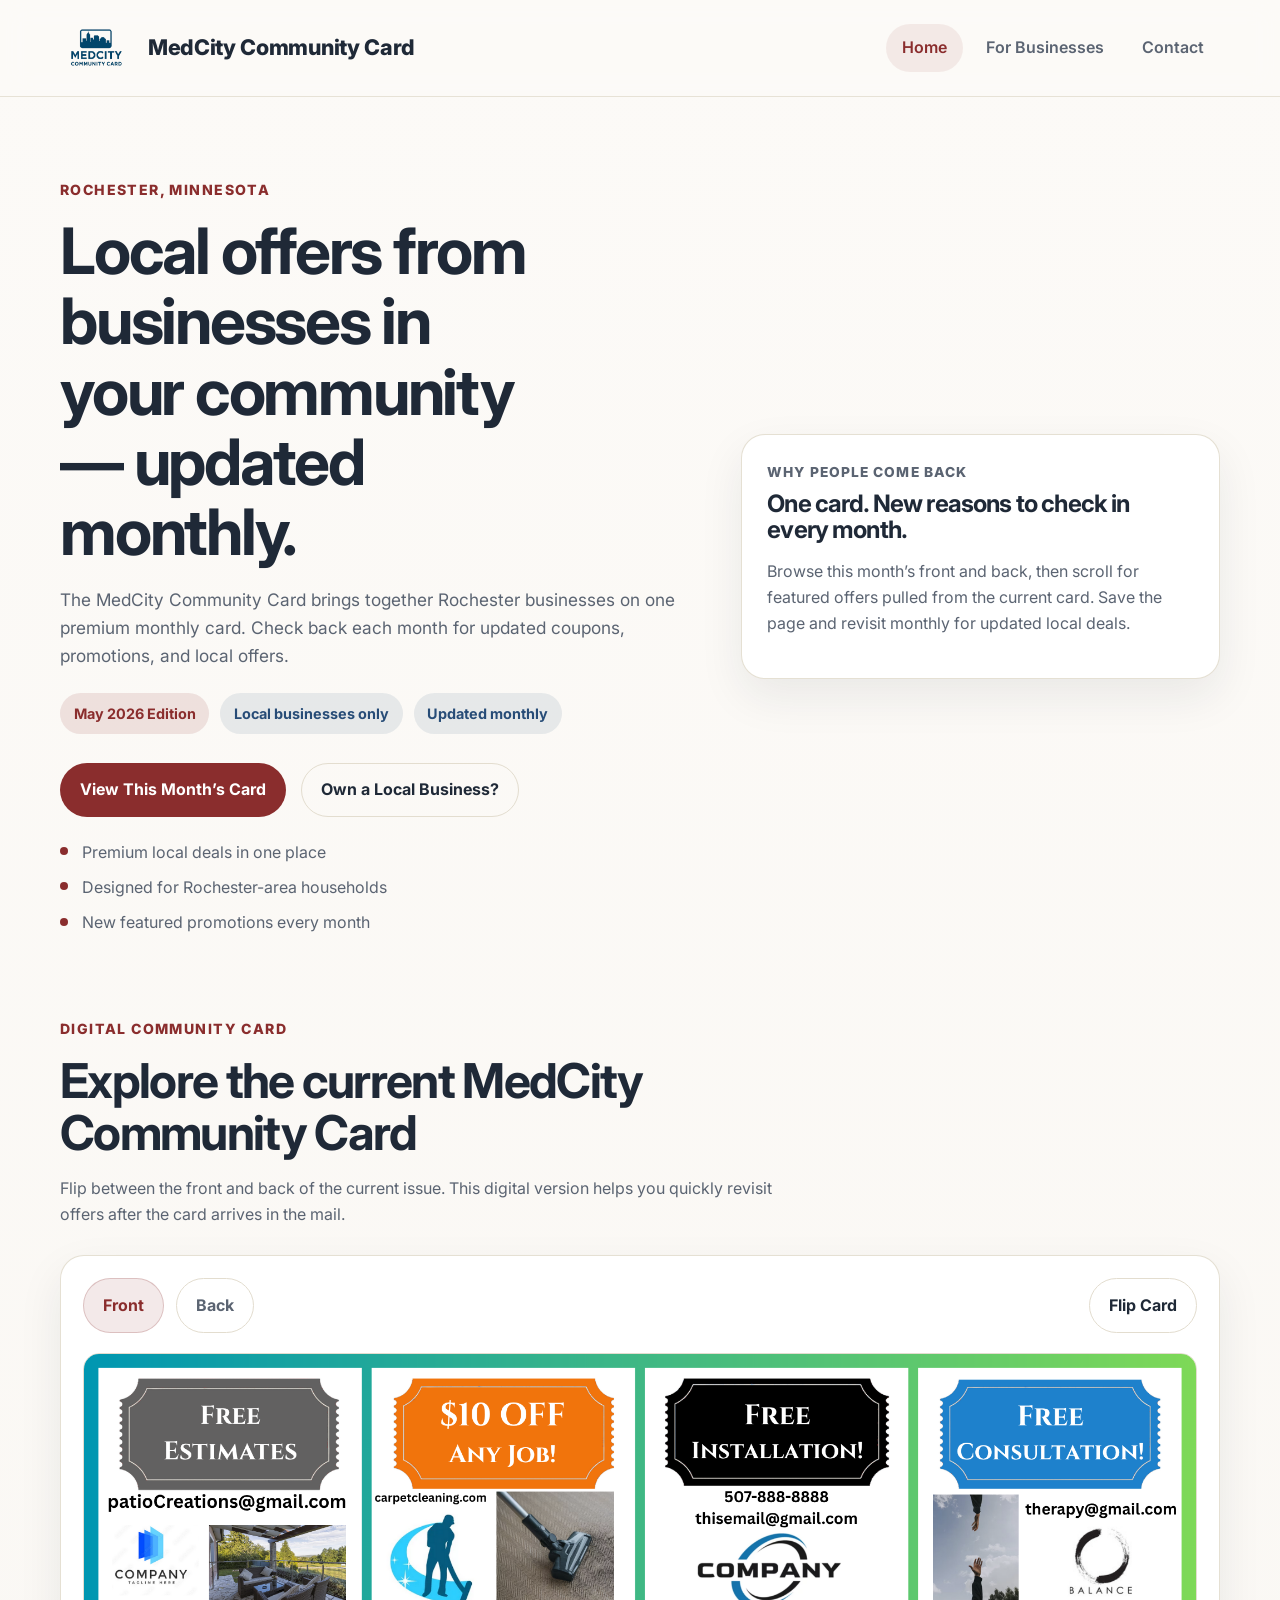
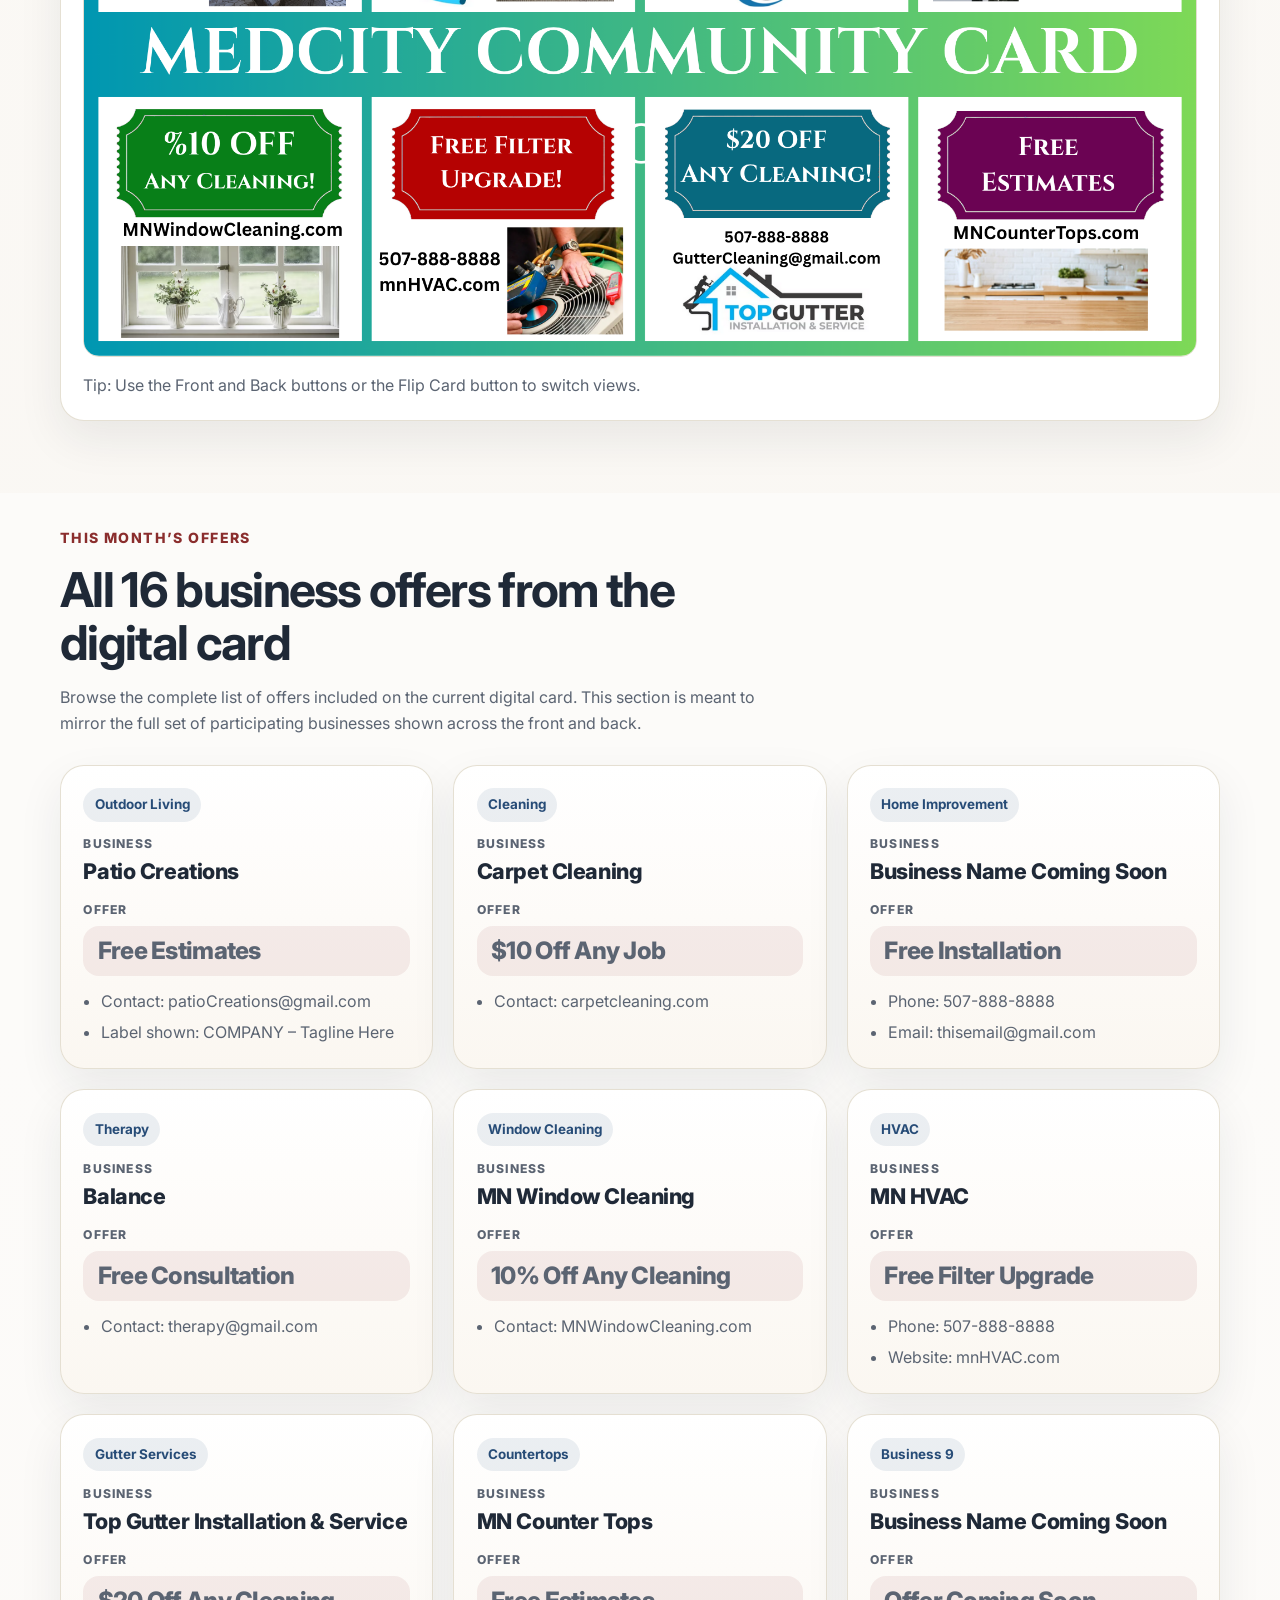
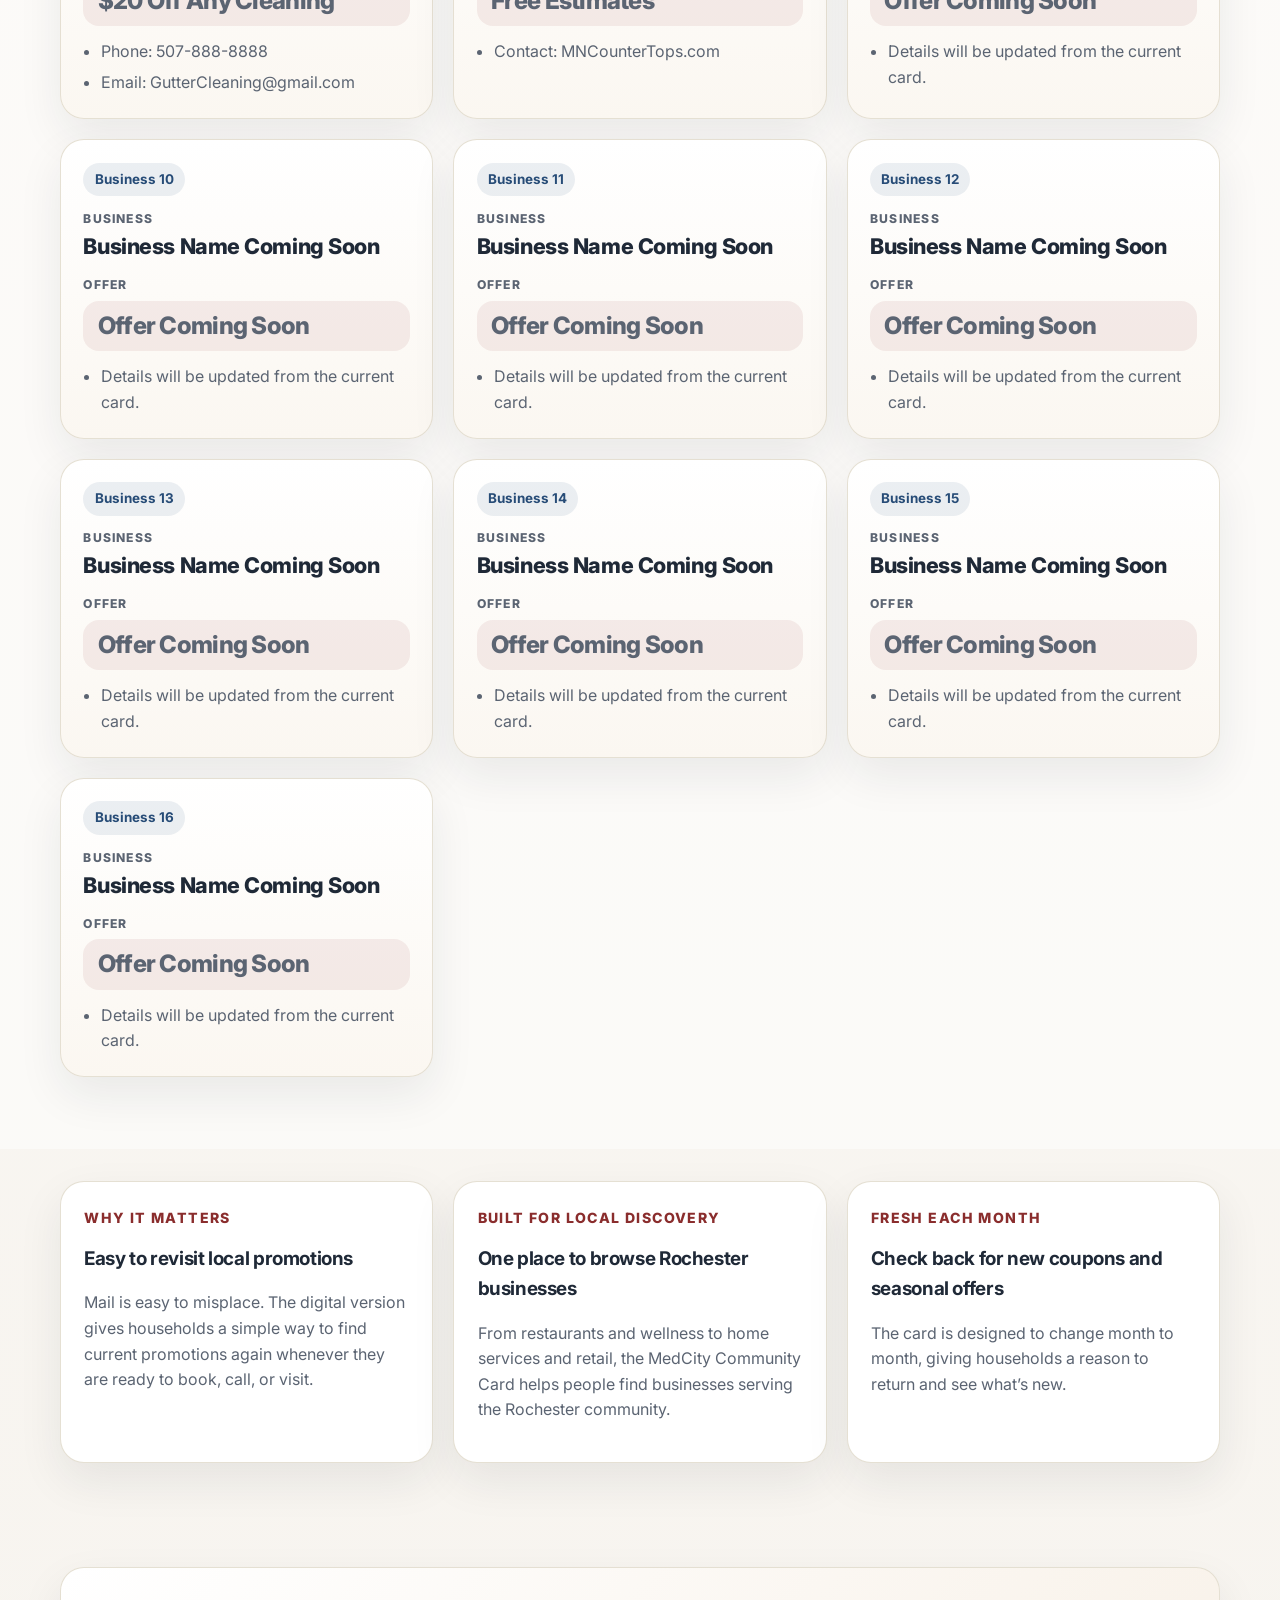
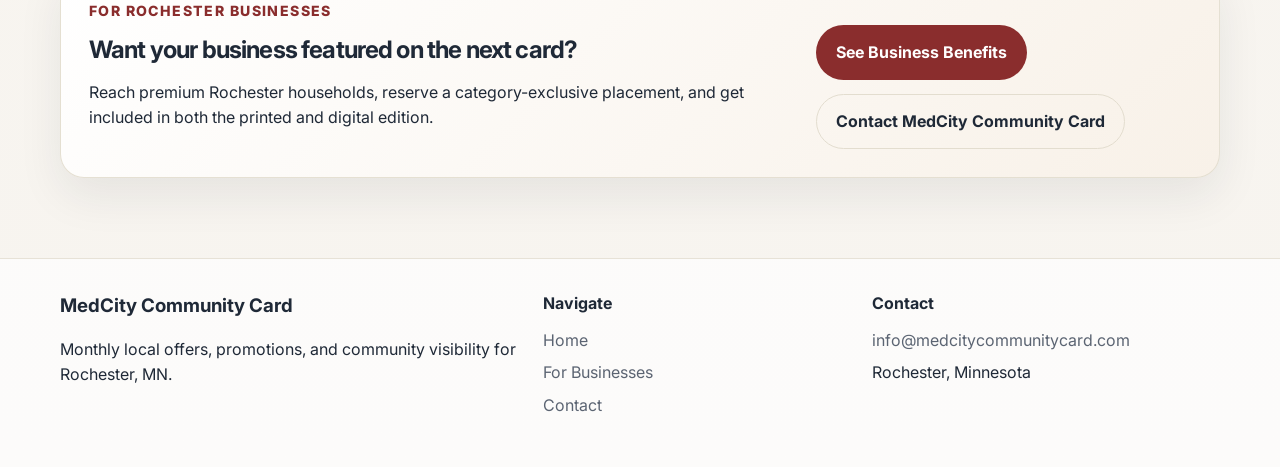
==== commit 266b2880: "commit new" ====
--- a/index.html
+++ b/index.html
@@ -241,7 +241,7 @@
       <div>
         <h4>Contact</h4>
         <ul class="footer-links">
-          <li><a href="mailto:medcity@medcitycommunitycard.com">medcity@medcitycommunitycard.com</a></li>
+          <li><a href="mailto:info@medcitycommunitycard.com">info@medcitycommunitycard.com</a></li>
           <!-- <li><a href="tel:5079999999">507-999-9999</a></li> -->
           <li>Rochester, Minnesota</li>
         </ul>
